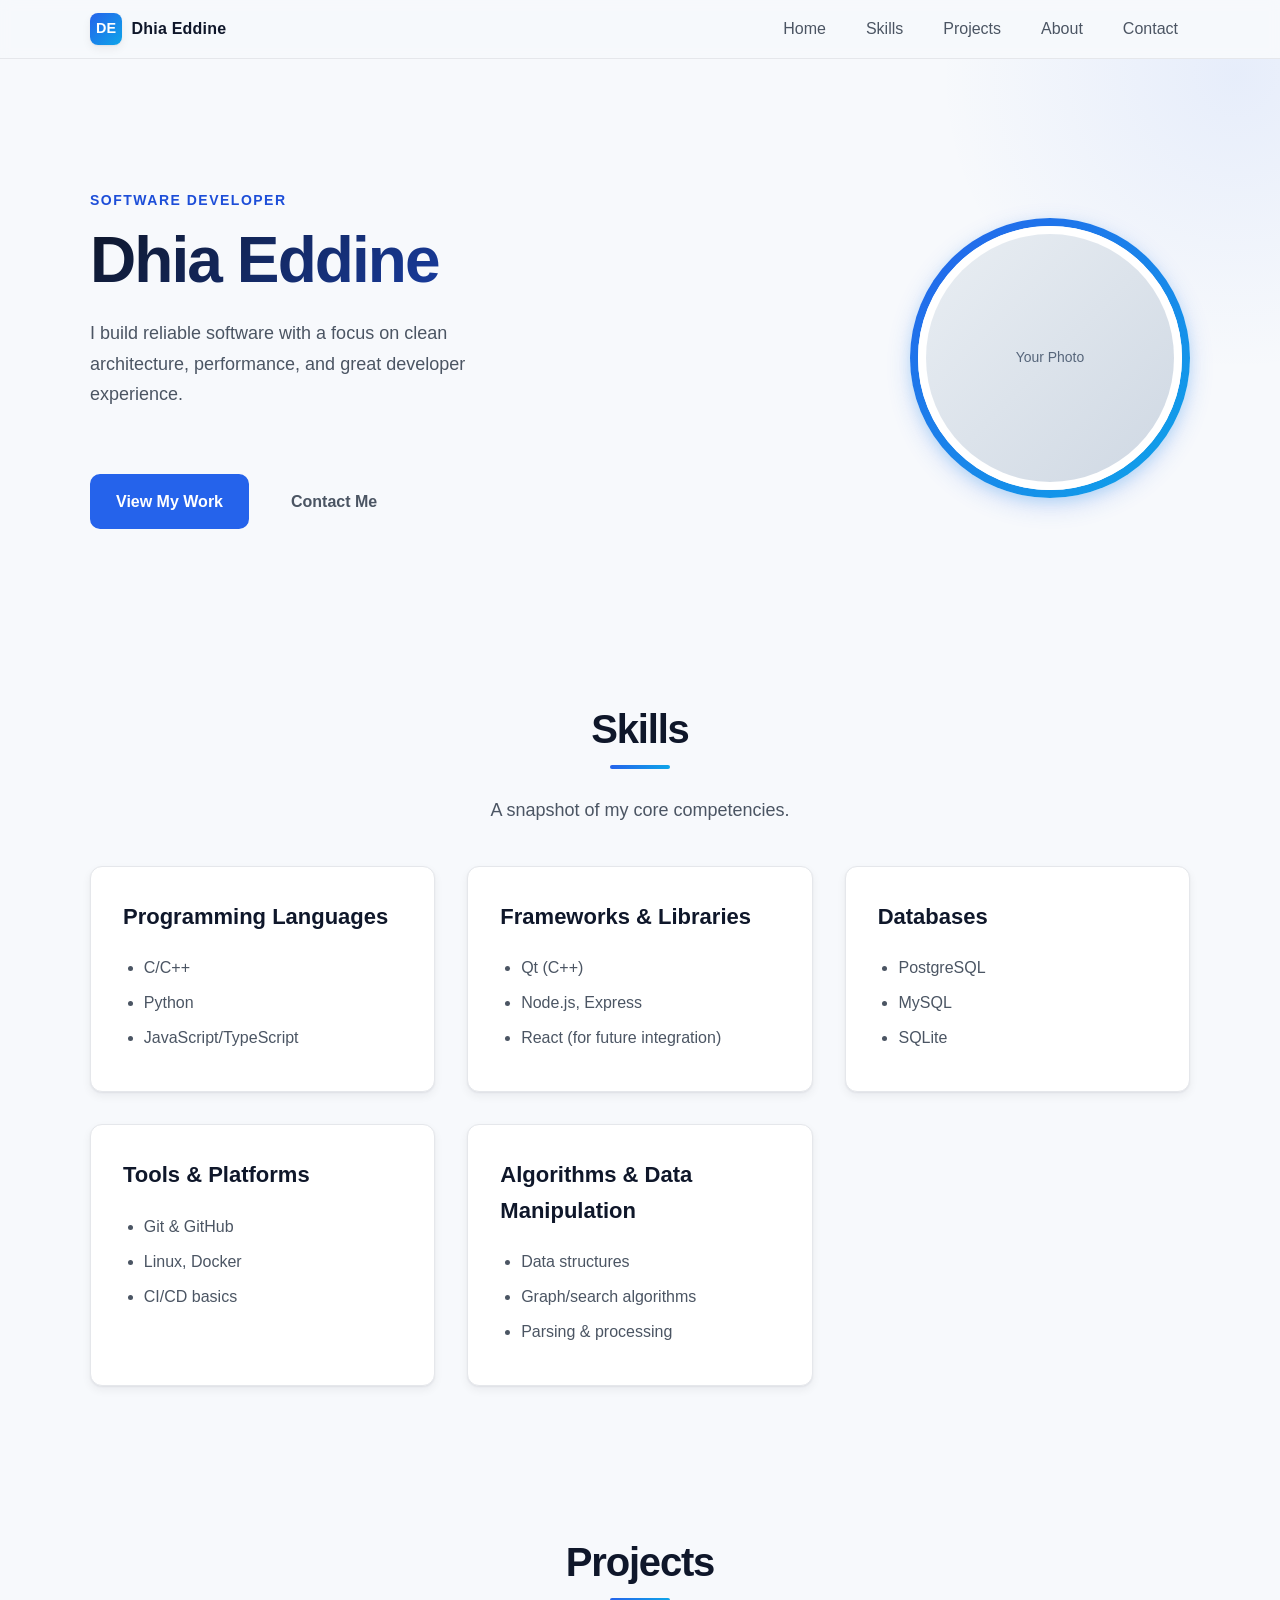
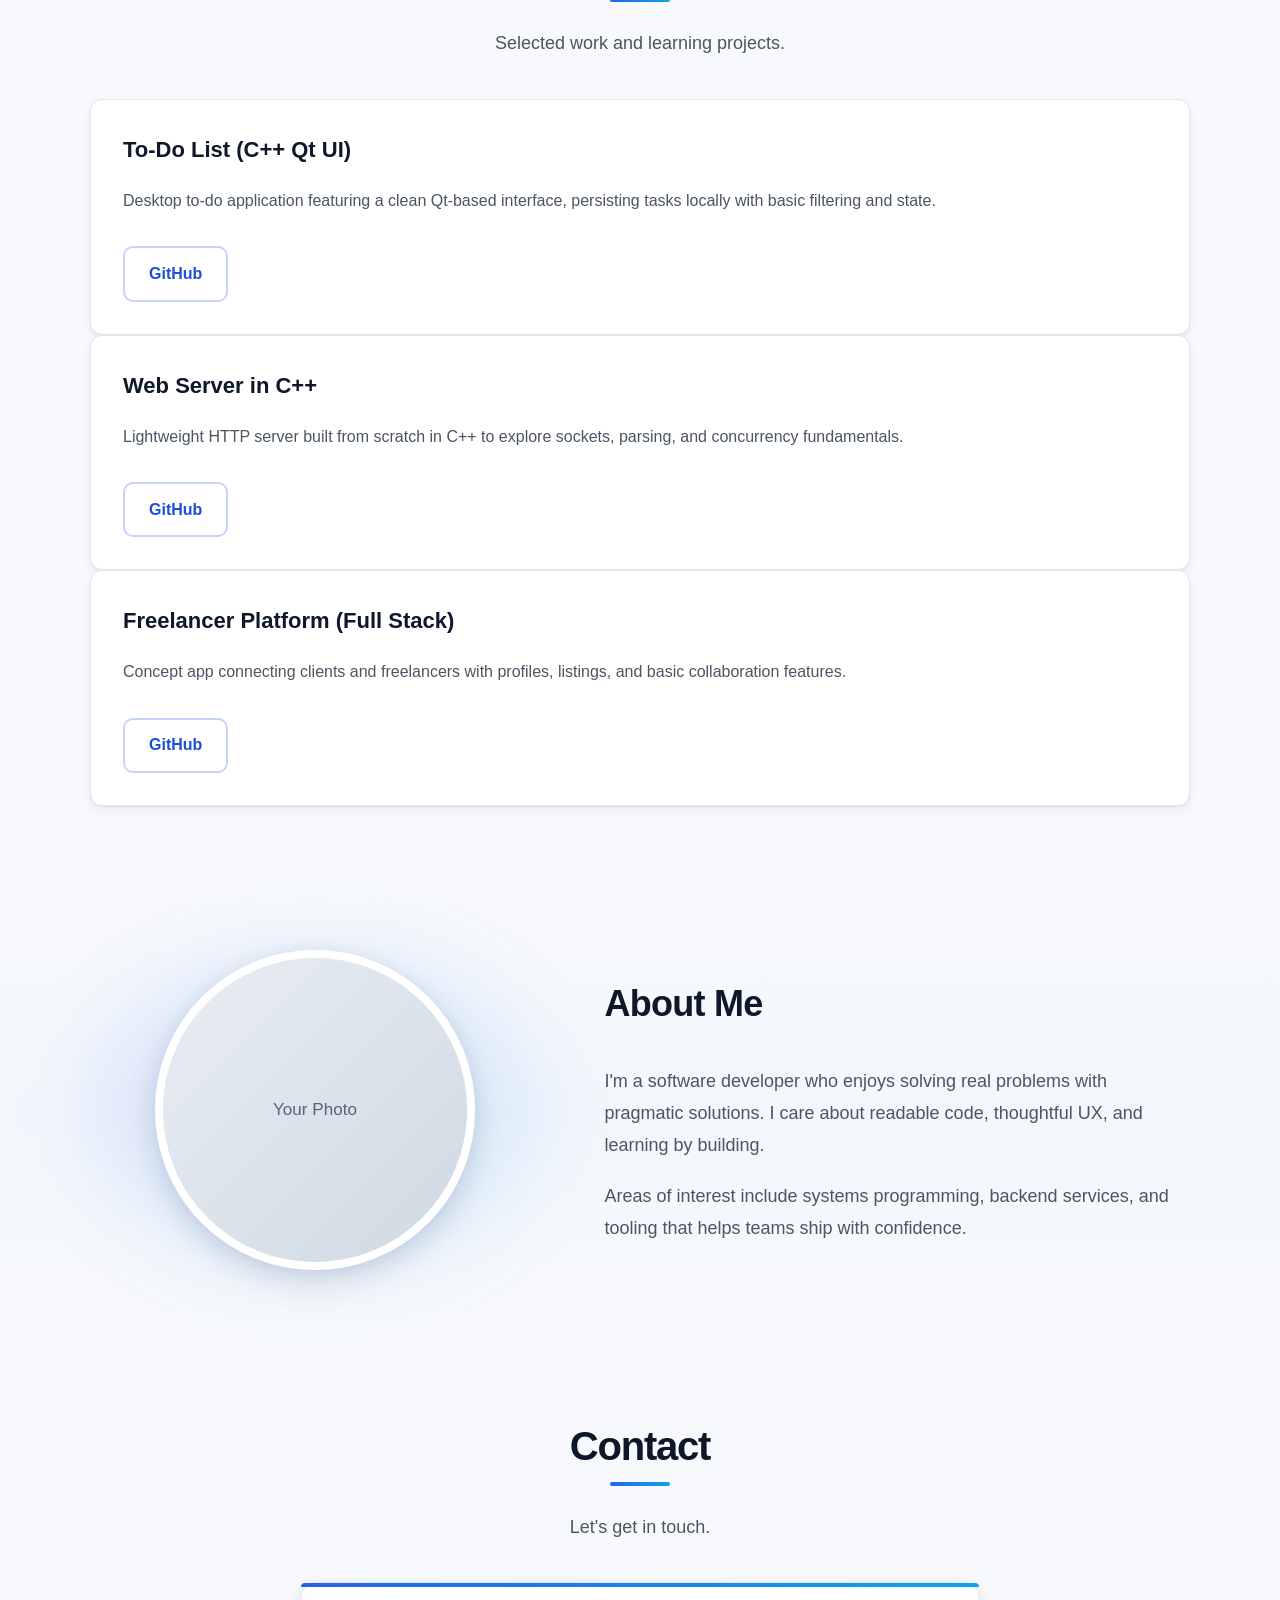
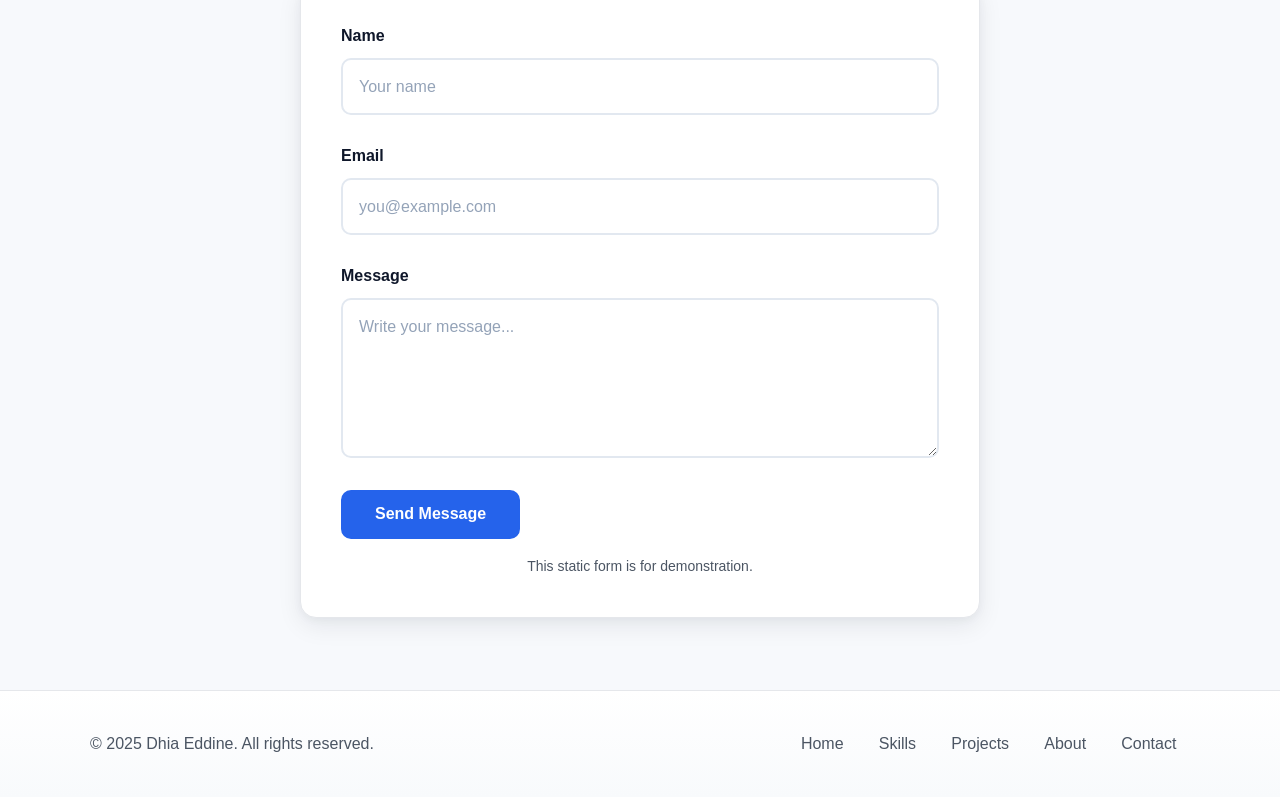
==== dhia_portfolio/index.html @ b0824edd "chore: move portfolio HTML/CSS into dhia_portfolio/" ====
<!DOCTYPE html>
<html lang="en">
	<head>
		<meta charset="UTF-8" />
		<meta name="viewport" content="width=device-width, initial-scale=1" />
		<meta name="description" content="Portfolio of Dhia Eddine — Software Developer." />
		<title>Dhia Eddine | Software Developer</title>
		<link rel="stylesheet" href="style.css" />
	</head>
	<body>
		<a class="skip-link" href="#main">Skip to content</a>

		<header class="site-header" role="banner">
			<div class="container header-inner">
				<a href="#home" class="brand" aria-label="Go to Home">
					<span class="brand-mark" aria-hidden="true">DE</span>
					<span class="brand-text">Dhia Eddine</span>
				</a>
				<nav class="site-nav" role="navigation" aria-label="Primary">
					<ul class="nav-list">
						<li><a href="#home">Home</a></li>
						<li><a href="#skills">Skills</a></li>
						<li><a href="#projects">Projects</a></li>
						<li><a href="#about">About</a></li>
						<li><a href="#contact">Contact</a></li>
					</ul>
				</nav>
			</div>
		</header>

		<main id="main" tabindex="-1">
			<!-- Hero -->
					<section id="home" class="section hero" aria-labelledby="hero-title">
						<div class="container hero-inner">
							<div class="hero-grid">
								<div class="hero-copy">
									<p class="eyebrow">Software Developer</p>
									<h1 id="hero-title" class="hero-title">Dhia Eddine</h1>
									<p class="hero-subtitle">
										I build reliable software with a focus on clean architecture, performance,
										and great developer experience.
									</p>
									<div class="actions">
										<a class="btn btn-primary" href="#projects">View My Work</a>
										<a class="btn btn-ghost" href="#contact">Contact Me</a>
									</div>
								</div>
								<div class="hero-media" aria-hidden="false">
									<span class="visually-hidden">Profile picture placeholder</span>
									<div class="avatar-ring">
										<img
											class="avatar"
											src="data:image/svg+xml;utf8,<?xml version='1.0' encoding='UTF-8'?><svg xmlns='http://www.w3.org/2000/svg' width='640' height='640' viewBox='0 0 640 640'><defs><linearGradient id='g' x1='0' y1='0' x2='1' y2='1'><stop offset='0%' stop-color='%23e9eef3'/><stop offset='100%' stop-color='%23cfd8e3'/></linearGradient></defs><rect width='640' height='640' fill='url(%23g)'/><text x='50%' y='50%' dominant-baseline='middle' text-anchor='middle' font-family='Segoe UI, Roboto, Helvetica, Arial, sans-serif' font-size='36' fill='%2356657a'>Your Photo</text></svg>"
											alt="Placeholder profile image for Dhia Eddine"
											width="320"
											height="320"
											loading="lazy"
										/>
									</div>
								</div>
							</div>
						</div>
					</section>

			<!-- Skills -->
			<section id="skills" class="section" aria-labelledby="skills-title">
				<div class="container">
					<div class="section-head">
						<h2 id="skills-title">Skills</h2>
						<p class="section-desc">A snapshot of my core competencies.</p>
					</div>

					<div class="grid cards">
						<article class="card">
							<h3>Programming Languages</h3>
							<ul>
								<li>C/C++</li>
								<li>Python</li>
								<li>JavaScript/TypeScript</li>
							</ul>
						</article>

						<article class="card">
							<h3>Frameworks &amp; Libraries</h3>
							<ul>
								<li>Qt (C++)</li>
								<li>Node.js, Express</li>
								<li>React (for future integration)</li>
							</ul>
						</article>

						<article class="card">
							<h3>Databases</h3>
							<ul>
								<li>PostgreSQL</li>
								<li>MySQL</li>
								<li>SQLite</li>
							</ul>
						</article>

						<article class="card">
							<h3>Tools &amp; Platforms</h3>
							<ul>
								<li>Git &amp; GitHub</li>
								<li>Linux, Docker</li>
								<li>CI/CD basics</li>
							</ul>
						</article>

						<article class="card">
							<h3>Algorithms &amp; Data Manipulation</h3>
							<ul>
								<li>Data structures</li>
								<li>Graph/search algorithms</li>
								<li>Parsing &amp; processing</li>
							</ul>
						</article>
					</div>
				</div>
			</section>

			<!-- Projects -->
			<section id="projects" class="section" aria-labelledby="projects-title">
				<div class="container">
					<div class="section-head">
						<h2 id="projects-title">Projects</h2>
						<p class="section-desc">Selected work and learning projects.</p>
					</div>

					<div class="grid project-grid">
						<article class="project card">
							<div class="project-body">
								<h3 class="project-title">To-Do List (C++ Qt UI)</h3>
								<p class="project-desc">
									Desktop to-do application featuring a clean Qt-based interface,
									persisting tasks locally with basic filtering and state.
								</p>
							</div>
							<div class="project-actions">
								<a class="btn btn-outline" href="#" target="_blank" rel="noopener">GitHub</a>
							</div>
						</article>

						<article class="project card">
							<div class="project-body">
								<h3 class="project-title">Web Server in C++</h3>
								<p class="project-desc">
									Lightweight HTTP server built from scratch in C++ to explore
									sockets, parsing, and concurrency fundamentals.
								</p>
							</div>
							<div class="project-actions">
								<a class="btn btn-outline" href="#" target="_blank" rel="noopener">GitHub</a>
							</div>
						</article>

						<article class="project card">
							<div class="project-body">
								<h3 class="project-title">Freelancer Platform (Full Stack)</h3>
								<p class="project-desc">
									Concept app connecting clients and freelancers with profiles,
									listings, and basic collaboration features.
								</p>
							</div>
							<div class="project-actions">
								<a class="btn btn-outline" href="#" target="_blank" rel="noopener">GitHub</a>
							</div>
						</article>
					</div>
				</div>
			</section>

			<!-- About -->
			<section id="about" class="section" aria-labelledby="about-title">
				<div class="container about-grid">
					<div class="about-photo">
						<img
							src="data:image/svg+xml;utf8,<?xml version='1.0' encoding='UTF-8'?><svg xmlns='http://www.w3.org/2000/svg' width='640' height='640' viewBox='0 0 640 640'><defs><linearGradient id='g' x1='0' y1='0' x2='1' y2='1'><stop offset='0%' stop-color='%23e9eef3'/><stop offset='100%' stop-color='%23cfd8e3'/></linearGradient></defs><rect width='640' height='640' fill='url(%23g)'/><text x='50%' y='50%' dominant-baseline='middle' text-anchor='middle' font-family='Segoe UI, Roboto, Helvetica, Arial, sans-serif' font-size='36' fill='%2356657a'>Your Photo</text></svg>"
							alt="Placeholder profile image"
							width="320"
							height="320"
							loading="lazy"
						/>
					</div>
					<div class="about-body">
						<h2 id="about-title">About Me</h2>
						<p>
							I'm a software developer who enjoys solving real problems with
							pragmatic solutions. I care about readable code, thoughtful UX,
							and learning by building.
						</p>
						<p>
							Areas of interest include systems programming, backend services,
							and tooling that helps teams ship with confidence.
						</p>
					</div>
				</div>
			</section>

			<!-- Contact -->
			<section id="contact" class="section" aria-labelledby="contact-title">
				<div class="container">
					<div class="section-head">
						<h2 id="contact-title">Contact</h2>
						<p class="section-desc">Let's get in touch.</p>
					</div>
					<form class="contact-form" action="#" method="post">
						<div class="form-row">
							<label for="name">Name</label>
							<input id="name" name="name" type="text" placeholder="Your name" required />
						</div>
						<div class="form-row">
							<label for="email">Email</label>
							<input id="email" name="email" type="email" placeholder="you@example.com" required />
						</div>
						<div class="form-row">
							<label for="message">Message</label>
							<textarea id="message" name="message" rows="5" placeholder="Write your message..." required></textarea>
						</div>
						<div class="form-actions">
							<button class="btn btn-primary" type="submit">Send Message</button>
						</div>
						<p class="form-note" role="note">This static form is for demonstration.</p>
					</form>
				</div>
			</section>
		</main>

		<footer class="site-footer" role="contentinfo">
			<div class="container footer-inner">
				<p>© <span id="year">2025</span> Dhia Eddine. All rights reserved.</p>
				<ul class="footer-links">
					<li><a href="#home">Home</a></li>
					<li><a href="#skills">Skills</a></li>
					<li><a href="#projects">Projects</a></li>
					<li><a href="#about">About</a></li>
					<li><a href="#contact">Contact</a></li>
				</ul>
			</div>
		</footer>
	</body>
  
</html>
---- dhia_portfolio/style.css ----
/*
  Dhia Eddine — Portfolio skeleton
  Tech: HTML + CSS only, mobile-first
*/

/* 1) Reset & base -------------------------------------------- */
*, *::before, *::after { box-sizing: border-box; }
html { -webkit-text-size-adjust: 100%; }
body { margin: 0; }
img { max-width: 100%; display: block; }

:root {
  /* Colors */
  --bg: #f7f9fc;
  --surface: #ffffff;
  --text: #0f172a; /* slate-900 */
  --muted: #4b5563; /* gray-600 */
  --border: #e5e7eb; /* gray-200 */
  --brand: #2563eb; /* blue-600 */
  --brand-600: #2563eb;
  --brand-700: #1d4ed8;
  --accent: #0ea5e9; /* sky-500 */
  --shadow: 0 1px 2px rgba(15, 23, 42, 0.06), 0 4px 10px rgba(15, 23, 42, 0.06);

  /* Typography */
  --font-sans: ui-sans-serif, -apple-system, Segoe UI, Roboto, Helvetica, Arial, "Apple Color Emoji", "Segoe UI Emoji";
  --fs-300: 0.875rem;
  --fs-400: 1rem;
  --fs-500: 1.125rem;
  --fs-600: 1.375rem;
  --fs-700: 1.75rem;
  --fs-800: 2.25rem;

  /* Layout */
  --container: 1100px;
  --radius: 12px;
  --radius-sm: 8px;
  --space-1: 0.5rem;
  --space-2: 0.75rem;
  --space-3: 1rem;
  --space-4: 1.5rem;
  --space-5: 2rem;
  --space-6: 3rem;
}

body {
  font-family: var(--font-sans);
  color: var(--text);
  line-height: 1.6;
  background: var(--bg);
}

.container {
  width: min(100% - 2rem, var(--container));
  margin-inline: auto;
}

.section { padding-block: calc(var(--space-6) + 1.5rem); }
.section-head { 
  margin-bottom: calc(var(--space-5) + 0.5rem); 
  text-align: center;
  max-width: 65ch;
  margin-inline: auto;
}
.section-head h2 { 
  margin: 0 0 var(--space-3) 0; 
  font-size: clamp(1.75rem, 3vw + 0.5rem, 2.5rem); 
  letter-spacing: -0.03em;
  font-weight: 700;
  position: relative;
  display: inline-block;
}
.section-head h2::after {
  content: "";
  position: absolute;
  bottom: -8px;
  left: 50%;
  transform: translateX(-50%);
  width: 60px;
  height: 4px;
  background: linear-gradient(90deg, var(--brand) 0%, var(--accent) 100%);
  border-radius: 2px;
}
.section-desc { 
  color: var(--muted); 
  font-size: var(--fs-500); 
  line-height: 1.7;
  max-width: 60ch;
  margin-inline: auto;
}

/* 2) Header & nav -------------------------------------------- */
.skip-link {
  position: absolute; left: -9999px; top: auto; width: 1px; height: 1px; overflow: hidden;
}
.skip-link:focus { left: 1rem; top: 1rem; width: auto; height: auto; background: #fff; padding: 0.5rem 0.75rem; border-radius: 6px; box-shadow: var(--shadow); }

.site-header {
  position: sticky; top: 0; z-index: 50; backdrop-filter: saturate(150%) blur(6px);
  background: color-mix(in srgb, var(--bg) 80%, transparent);
  border-bottom: 1px solid var(--border);
}
.header-inner { display: flex; align-items: center; justify-content: space-between; gap: 1rem; padding-block: 0.8rem; }
.brand { display: inline-flex; align-items: center; gap: 0.6rem; text-decoration: none; color: inherit; font-weight: 600; }
.brand-mark { display: grid; place-items: center; width: 32px; height: 32px; border-radius: 8px; background: linear-gradient(135deg, var(--brand) 0%, var(--accent) 100%); color: #fff; font-size: 0.9rem; font-weight: 700; box-shadow: var(--shadow); }
.brand-text { letter-spacing: 0.2px; }

.site-nav .nav-list { list-style: none; display: flex; gap: 1rem; margin: 0; padding: 0; }
.site-nav a { color: var(--muted); text-decoration: none; padding: 0.5rem 0.75rem; border-radius: 8px; transition: background-color 160ms ease, color 160ms ease; }
.site-nav a:hover, .site-nav a:focus-visible { color: var(--text); background: #eef2ff; }

/* 3) Hero ----------------------------------------------------- */
.hero { 
  padding-block: calc(var(--space-6) + 2.5rem) calc(var(--space-6) + 1rem); 
  position: relative;
  overflow: hidden;
}
.hero::before {
  content: "";
  position: absolute;
  top: -50%;
  right: -20%;
  width: 600px;
  height: 600px;
  background: radial-gradient(circle, rgba(37, 99, 235, 0.08) 0%, transparent 70%);
  pointer-events: none;
  z-index: 0;
}
.hero-inner { text-align: center; position: relative; z-index: 1; }
.hero-grid { 
  display: grid; 
  grid-template-columns: 1fr; 
  align-items: center; 
  gap: calc(var(--space-5) + 0.5rem); 
  padding-block: var(--space-3);
}
.hero-copy { order: 2; }
.hero-media { 
  order: 1; 
  display: grid; 
  place-items: center;
  animation: float 6s ease-in-out infinite;
}
@keyframes float {
  0%, 100% { transform: translateY(0); }
  50% { transform: translateY(-12px); }
}
.avatar-ring { 
  position: relative; 
  width: 220px; 
  height: 220px; 
  border-radius: 50%; 
  padding: 8px; 
  background: linear-gradient(135deg, var(--brand) 0%, var(--accent) 100%); 
  box-shadow: 0 8px 24px rgba(37, 99, 235, 0.2), 0 4px 12px rgba(14, 165, 233, 0.15);
  transition: transform 300ms ease, box-shadow 300ms ease;
}
.avatar-ring:hover {
  transform: scale(1.05);
  box-shadow: 0 12px 32px rgba(37, 99, 235, 0.25), 0 6px 16px rgba(14, 165, 233, 0.2);
}
.avatar-ring::after { 
  content: ""; 
  position: absolute; 
  inset: 8px; 
  border-radius: 50%; 
  background: #fff; 
  z-index: 0; 
}
.avatar { 
  position: relative; 
  z-index: 1; 
  width: 100%; 
  height: 100%; 
  object-fit: cover; 
  border-radius: 50%; 
  border: 8px solid #fff; 
}
.visually-hidden { position: absolute !important; width: 1px; height: 1px; padding: 0; margin: -1px; overflow: hidden; clip: rect(0, 0, 0, 0); white-space: nowrap; border: 0; }
.eyebrow { 
  color: var(--brand-700); 
  font-weight: 600; 
  text-transform: uppercase;
  font-size: var(--fs-300);
  margin: 0 0 var(--space-3) 0; 
  letter-spacing: 1.5px; 
  display: inline-block;
}
.hero-title { 
  font-size: clamp(2.5rem, 5vw + 1rem, 4rem); 
  line-height: 1.05; 
  margin: 0 0 var(--space-3) 0; 
  letter-spacing: -0.03em;
  font-weight: 800;
  background: linear-gradient(135deg, var(--text) 0%, var(--brand-700) 100%);
  -webkit-background-clip: text;
  -webkit-text-fill-color: transparent;
  background-clip: text;
}
.hero-subtitle { 
  color: var(--muted); 
  font-size: var(--fs-500); 
  line-height: 1.7;
  margin: 0 auto calc(var(--space-5) + 0.5rem); 
  max-width: 50ch; 
}

.actions { 
  display: inline-flex; 
  gap: 1rem; 
  flex-wrap: wrap; 
  justify-content: center;
  margin-top: var(--space-2);
}

/* Buttons */
.btn { 
  --ring: 0 0 0 0 rgba(37, 99, 235, 0); 
  display: inline-flex; 
  align-items: center; 
  justify-content: center; 
  gap: 0.5rem; 
  padding: 0.8rem 1.5rem; 
  border-radius: 10px; 
  border: 2px solid transparent; 
  font-weight: 600; 
  font-size: var(--fs-400);
  text-decoration: none; 
  transition: transform 150ms ease, box-shadow 200ms ease, background-color 200ms ease, color 150ms ease, border-color 200ms ease; 
  box-shadow: var(--ring);
  cursor: pointer;
}
.btn:hover { 
  transform: translateY(-2px); 
}
.btn:active { 
  transform: translateY(0); 
}
.btn-primary { 
  background: var(--brand); 
  color: #fff;
  border-color: var(--brand);
}
.btn-primary:hover { 
  background: var(--brand-700);
  border-color: var(--brand-700);
  box-shadow: 0 10px 28px rgba(37, 99, 235, 0.3), 0 4px 12px rgba(37, 99, 235, 0.15); 
}
.btn-outline { 
  background: transparent; 
  color: var(--brand-700); 
  border-color: #c7d2fe; 
}
.btn-outline:hover { 
  background: #eef2ff;
  border-color: #a5b4fc;
  color: var(--brand-700);
}
.btn-ghost { 
  background: transparent; 
  color: var(--muted); 
  border-color: transparent; 
}
.btn-ghost:hover { 
  background: #f1f5f9; 
  color: var(--text); 
  border-color: #e2e8f0;
}

/* 4) Cards & grids ------------------------------------------- */
.cards { 
  display: grid; 
  grid-template-columns: 1fr; 
  gap: calc(var(--space-4) + 0.5rem); 
}
.card { 
  background: var(--surface); 
  border: 1px solid var(--border); 
  border-radius: var(--radius); 
  padding: calc(var(--space-4) + 0.5rem); 
  box-shadow: var(--shadow); 
  transition: transform 200ms ease, box-shadow 250ms ease, border-color 200ms ease;
  position: relative;
  overflow: hidden;
}
.card::before {
  content: "";
  position: absolute;
  top: 0;
  left: 0;
  width: 100%;
  height: 4px;
  background: linear-gradient(90deg, var(--brand) 0%, var(--accent) 100%);
  transform: scaleX(0);
  transform-origin: left;
  transition: transform 300ms ease;
}
.card:hover::before {
  transform: scaleX(1);
}
.card:hover { 
  transform: translateY(-6px); 
  box-shadow: 0 16px 32px rgba(15, 23, 42, 0.12), 0 4px 16px rgba(37, 99, 235, 0.08); 
  border-color: #bfdbfe; 
}
.card h3 { 
  margin-top: 0; 
  margin-bottom: calc(var(--space-3) + 0.25rem); 
  font-size: var(--fs-600); 
  font-weight: 700;
  color: var(--text);
}
.card ul { 
  margin: 0; 
  padding-left: 1.3rem; 
  color: var(--muted); 
  line-height: 1.8;
}
.card ul li {
  margin-bottom: 0.4rem;
}

.project-grid { 
  grid-template-columns: 1fr; 
  gap: calc(var(--space-4) + 0.5rem); 
}
.project { 
  display: flex; 
  flex-direction: column;
  height: 100%;
}
.project .project-body { 
  margin-bottom: auto; 
  padding-bottom: var(--space-3);
}
.project-title { 
  margin: 0 0 var(--space-2) 0; 
  font-size: var(--fs-600); 
  font-weight: 700;
  color: var(--text);
  transition: color 200ms ease;
}
.project:hover .project-title {
  color: var(--brand-700);
}
.project-desc { 
  margin: 0; 
  color: var(--muted); 
  line-height: 1.7;
  font-size: var(--fs-400);
}
.project-actions { 
  display: flex; 
  gap: 0.75rem; 
  flex-wrap: wrap;
  margin-top: var(--space-3);
}

/* 5) About ---------------------------------------------------- */
#about { 
  background: linear-gradient(180deg, transparent 0%, rgba(37, 99, 235, 0.02) 50%, transparent 100%);
}
.about-grid { 
  display: grid; 
  grid-template-columns: 1fr; 
  gap: calc(var(--space-5) + 0.5rem); 
  align-items: center; 
}
.about-photo { 
  display: grid; 
  place-items: center;
  position: relative;
}
.about-photo::before {
  content: "";
  position: absolute;
  width: 100%;
  height: 100%;
  background: linear-gradient(135deg, rgba(37, 99, 235, 0.1) 0%, rgba(14, 165, 233, 0.1) 100%);
  border-radius: 50%;
  filter: blur(40px);
  z-index: 0;
}
.about-photo img { 
  position: relative;
  z-index: 1;
  border-radius: 50%; 
  border: 8px solid #fff; 
  box-shadow: 0 12px 32px rgba(15, 23, 42, 0.12), 0 4px 16px rgba(37, 99, 235, 0.08);
  transition: transform 300ms ease, box-shadow 300ms ease;
  max-width: 320px;
}
.about-photo img:hover {
  transform: scale(1.02);
  box-shadow: 0 16px 40px rgba(15, 23, 42, 0.15), 0 6px 20px rgba(37, 99, 235, 0.12);
}
.about-body h2 { 
  margin-top: 0; 
  margin-bottom: calc(var(--space-4) + 0.5rem);
  font-size: clamp(1.75rem, 3vw + 0.5rem, 2.25rem); 
  font-weight: 700;
  letter-spacing: -0.02em;
}
.about-body p { 
  color: var(--muted); 
  line-height: 1.8;
  font-size: var(--fs-500);
  margin-bottom: var(--space-3);
}
.about-body p:last-child {
  margin-bottom: 0;
}

/* 6) Contact -------------------------------------------------- */
#contact .container {
  max-width: 680px;
}
.contact-form { 
  background: var(--surface); 
  border: 1px solid var(--border); 
  border-radius: calc(var(--radius) + 4px); 
  padding: calc(var(--space-5) + 0.5rem); 
  box-shadow: 0 8px 24px rgba(15, 23, 42, 0.08), 0 2px 8px rgba(15, 23, 42, 0.04);
  position: relative;
}
.contact-form::before {
  content: "";
  position: absolute;
  top: 0;
  left: 0;
  right: 0;
  height: 4px;
  background: linear-gradient(90deg, var(--brand) 0%, var(--accent) 100%);
  border-radius: calc(var(--radius) + 4px) calc(var(--radius) + 4px) 0 0;
}
.form-row { 
  display: grid; 
  gap: 0.6rem; 
  margin-bottom: calc(var(--space-4) + 0.25rem); 
}
label { 
  font-weight: 600; 
  font-size: var(--fs-400);
  color: var(--text);
}
input, textarea { 
  font: inherit; 
  padding: 0.85rem 1rem; 
  border-radius: 10px; 
  border: 2px solid #e2e8f0; 
  background: #fff; 
  color: var(--text); 
  outline: none; 
  transition: border-color 200ms ease, box-shadow 200ms ease, background-color 150ms ease;
  font-size: var(--fs-400);
}
input::placeholder, textarea::placeholder {
  color: #94a3b8;
}
input:hover, textarea:hover {
  border-color: #cbd5e1;
}
input:focus, textarea:focus { 
  border-color: var(--brand); 
  box-shadow: 0 0 0 4px rgba(37, 99, 235, 0.12);
  background: #fafbfc;
}
textarea {
  resize: vertical;
  min-height: 140px;
}
.form-actions { 
  margin-top: calc(var(--space-4) + 0.5rem); 
}
.form-actions .btn {
  padding: 0.85rem 2rem;
  font-size: var(--fs-400);
}
.form-note { 
  margin: var(--space-3) 0 0; 
  color: var(--muted); 
  font-size: var(--fs-300); 
  text-align: center;
}

/* 7) Footer --------------------------------------------------- */
.site-footer { 
  border-top: 1px solid var(--border); 
  padding-block: calc(var(--space-5) + 0.5rem); 
  background: linear-gradient(180deg, #fff 0%, #f8fafc 100%);
}
.footer-inner { 
  display: flex; 
  flex-direction: column; 
  gap: var(--space-3); 
  align-items: center; 
  justify-content: space-between; 
}
.footer-inner p {
  margin: 0;
  color: var(--muted);
  font-size: var(--fs-400);
}
.footer-links { 
  list-style: none; 
  display: flex; 
  gap: 0.5rem; 
  margin: 0; 
  padding: 0;
  flex-wrap: wrap;
  justify-content: center;
}
.footer-links a { 
  color: var(--muted); 
  text-decoration: none; 
  padding: 0.5rem 0.85rem; 
  border-radius: 8px;
  font-size: var(--fs-400);
  transition: background-color 150ms ease, color 150ms ease;
}
.footer-links a:hover { 
  background: #eef2ff; 
  color: var(--brand-700); 
}

/* 8) Media queries (mobile-first) ----------------------------- */
@media (min-width: 640px) {
  .cards { grid-template-columns: repeat(2, 1fr); }
  .project-grid { grid-template-columns: repeat(2, 1fr); }
}

@media (min-width: 900px) {
  .cards { grid-template-columns: repeat(3, 1fr); }
  .project-grid { grid-template-columns: repeat(3, 1fr); }
  .about-grid { 
    grid-template-columns: 1fr 1.3fr; 
    gap: calc(var(--space-6) + 1rem);
    text-align: left;
  }
  .about-body h2::after {
    left: 0;
    transform: translateX(0);
  }
  .hero { padding-block: calc(var(--space-6) + 4rem) calc(var(--space-6) + 2rem); }
  .hero-grid { 
    grid-template-columns: 1.3fr 1fr; 
    text-align: left; 
    gap: calc(var(--space-6) + 1rem);
    align-items: center;
  }
  .hero-inner { text-align: left; }
  .hero-copy { 
    order: 1; 
    padding-right: var(--space-4);
  }
  .hero-media { 
    order: 2;
    justify-self: end;
  }
  .hero-title {
    margin-bottom: calc(var(--space-3) + 0.5rem);
  }
  .hero-subtitle {
    margin-left: 0;
    margin-right: 0;
    max-width: 45ch;
  }
  .actions {
    justify-content: flex-start;
    margin-top: var(--space-4);
  }
  .avatar-ring { 
    width: 280px; 
    height: 280px; 
  }
  .footer-inner {
    flex-direction: row;
  }
}
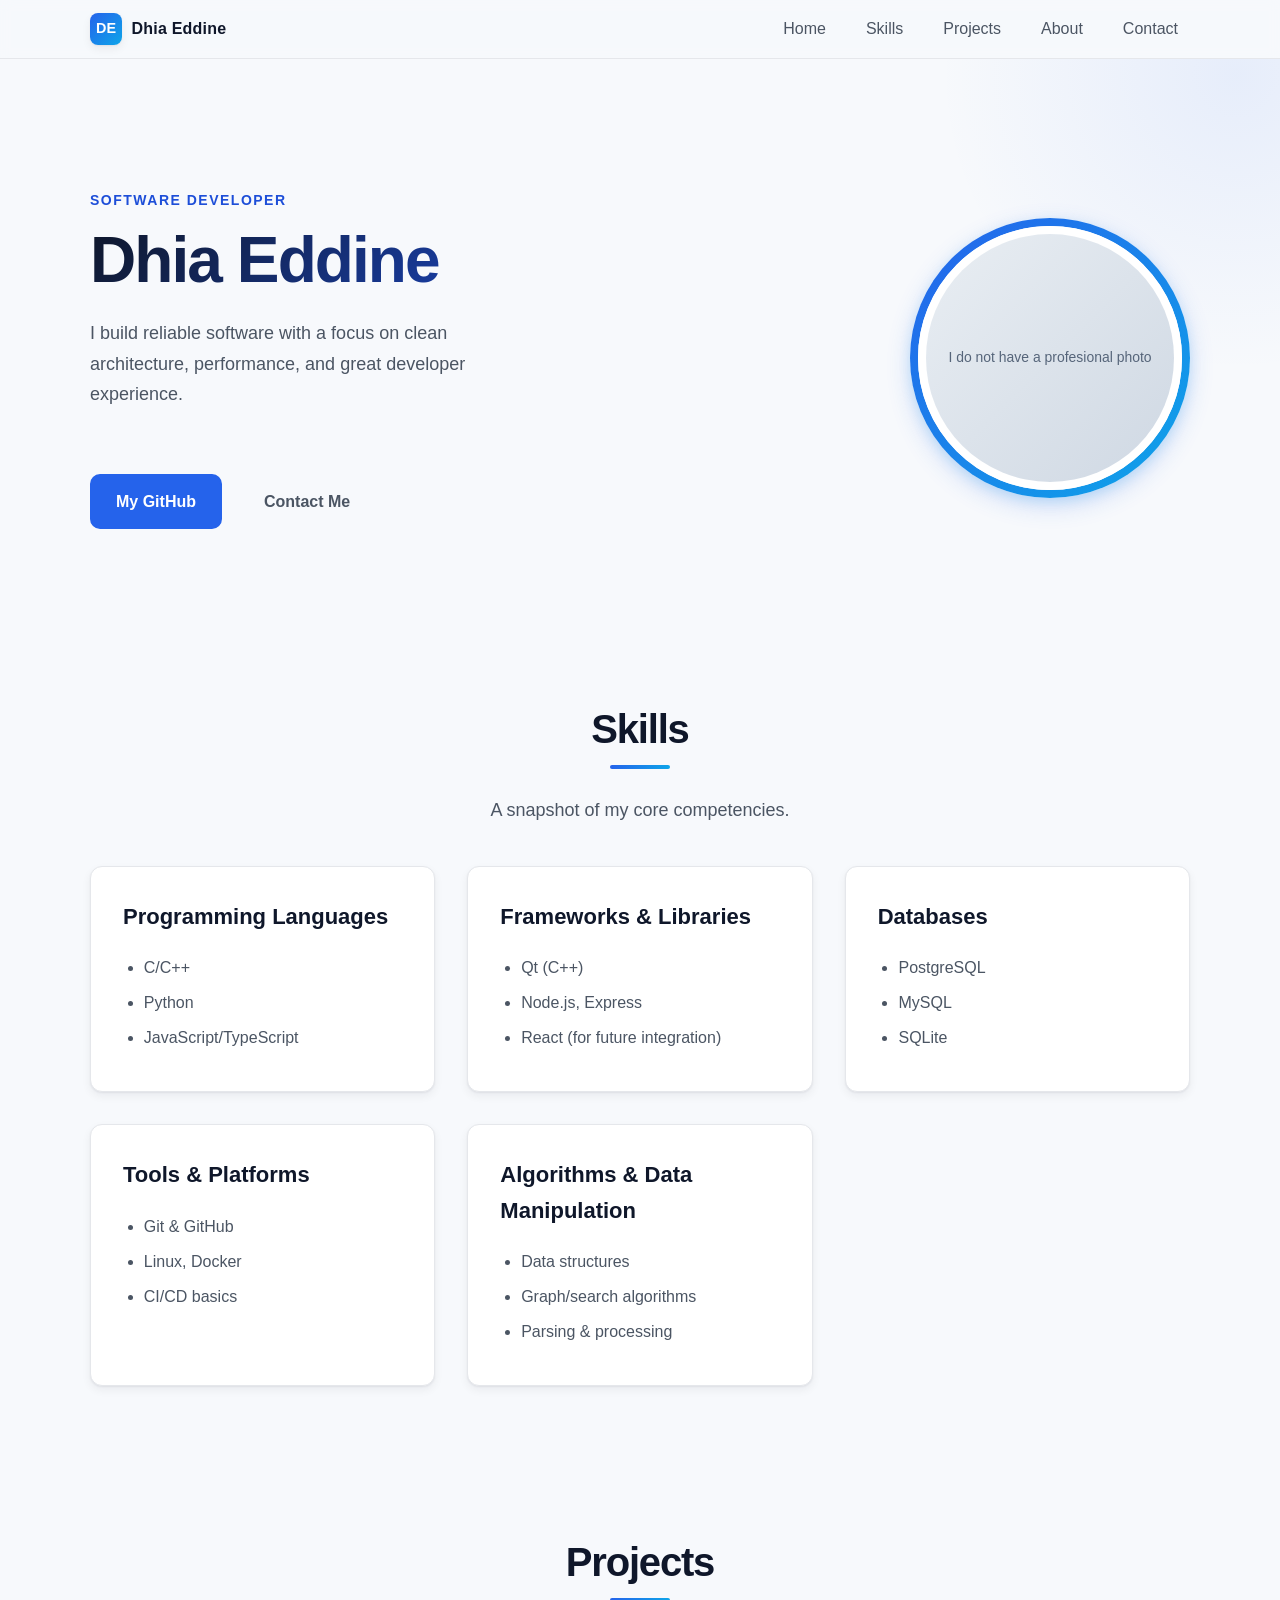
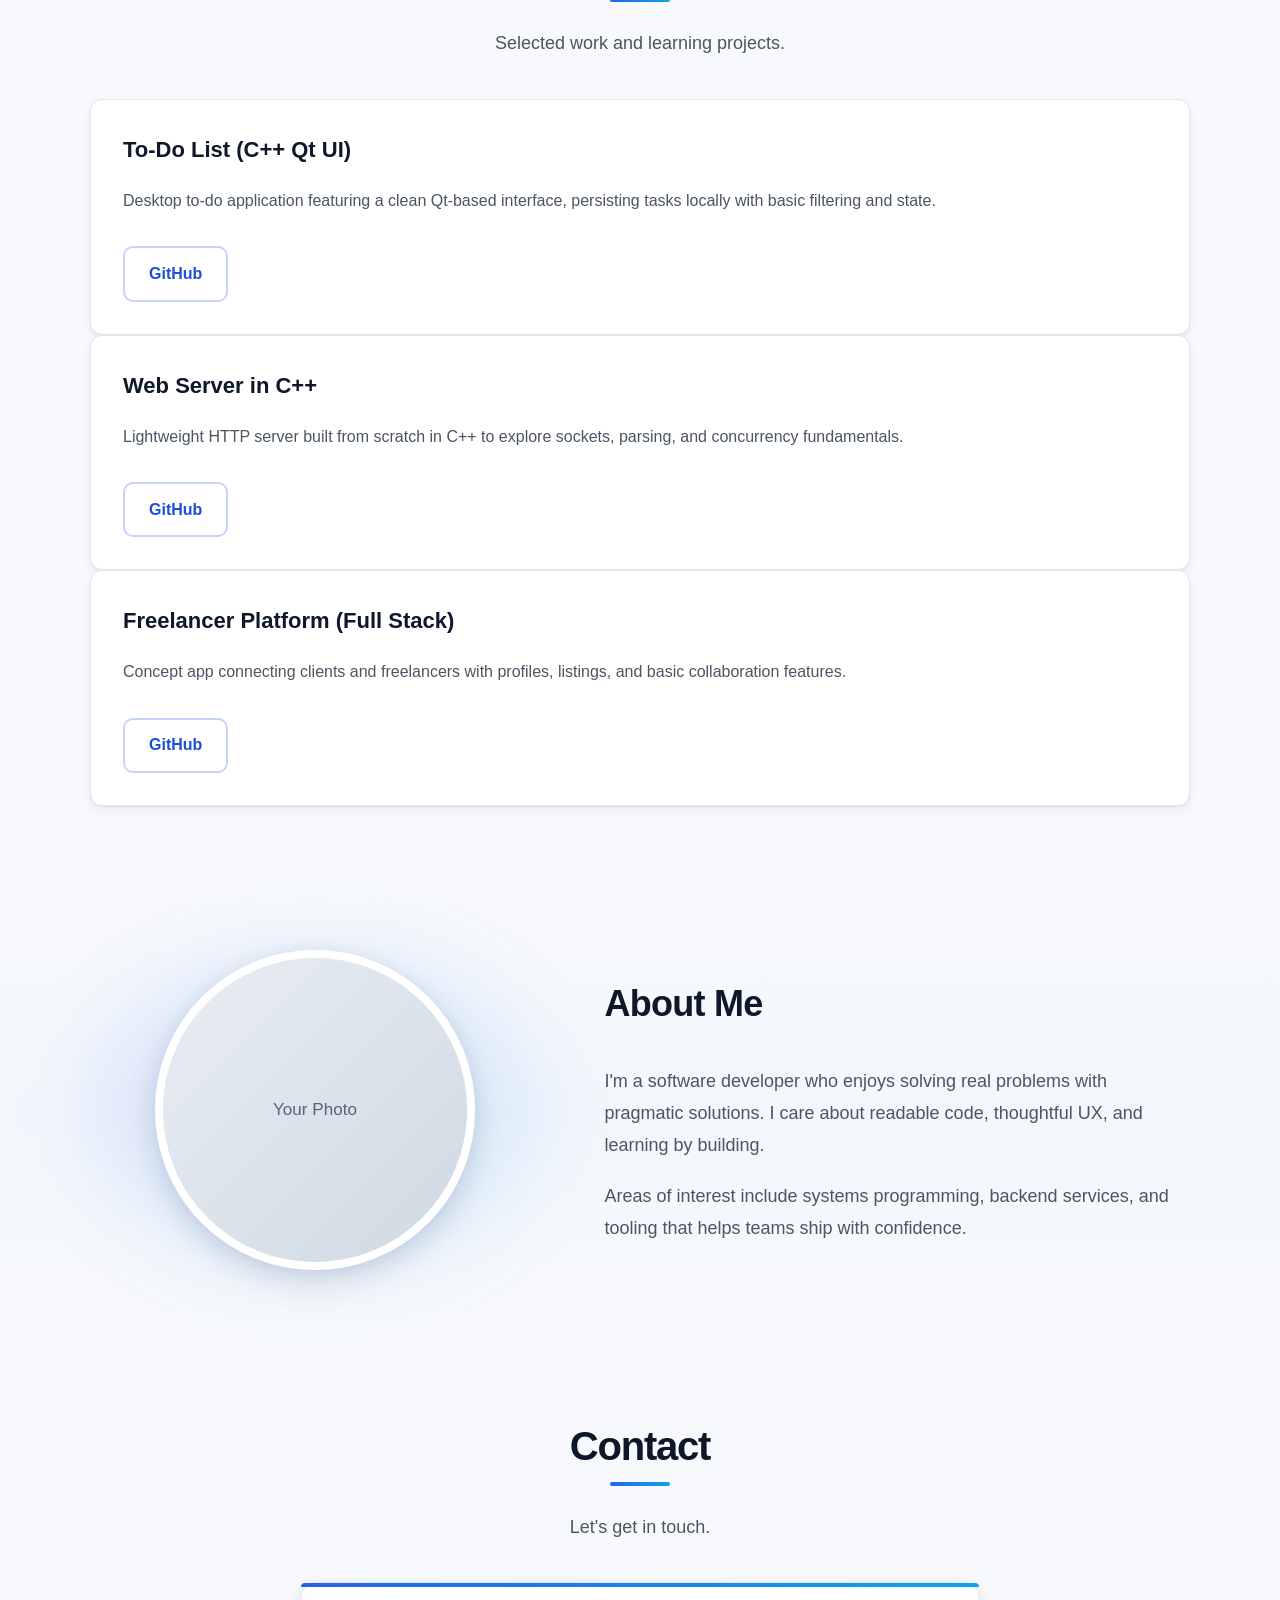
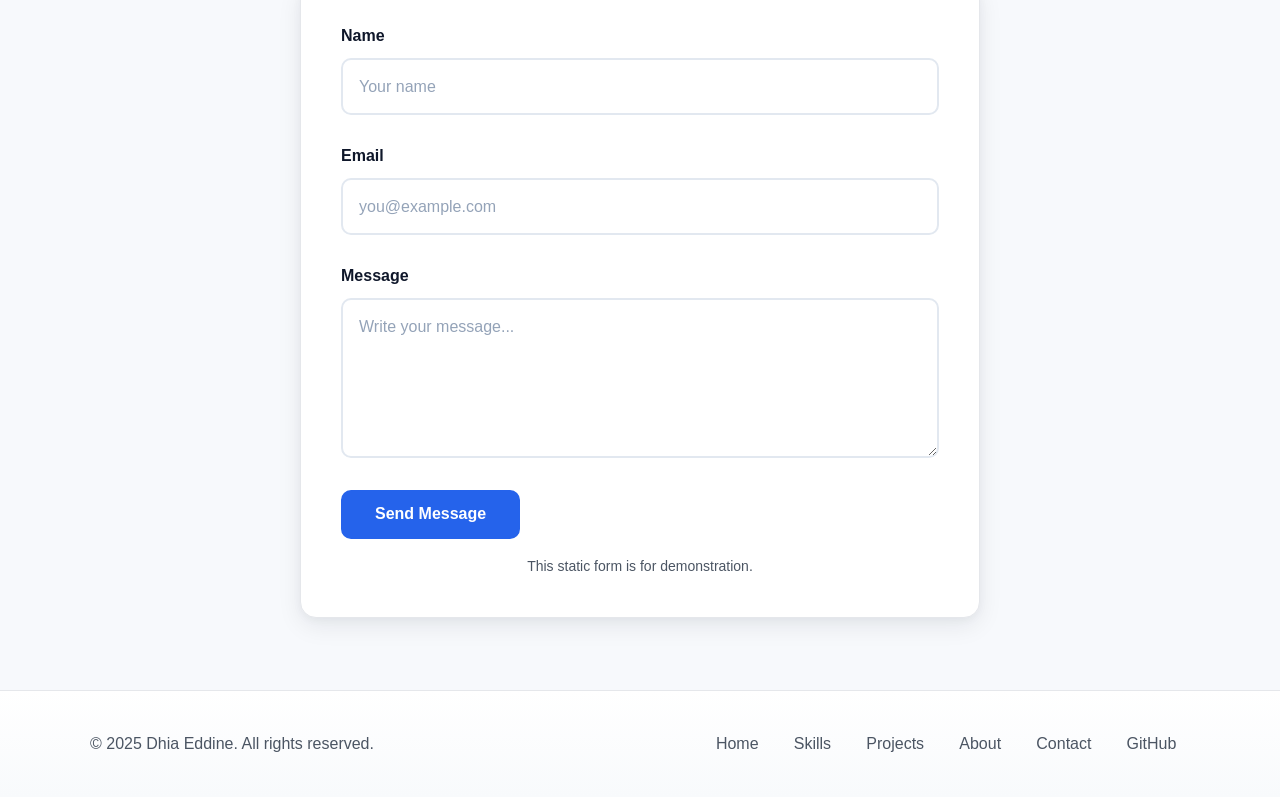
==== commit 0f288b34: "feat: update GitHub links" ====
--- a/dhia_portfolio/index.html
+++ b/dhia_portfolio/index.html
@@ -41,7 +41,7 @@
 										and great developer experience.
 									</p>
 									<div class="actions">
-										<a class="btn btn-primary" href="#projects">View My Work</a>
+										<a class="btn btn-primary" href="https://github.com/Dhia0Eddine" target="_blank" rel="noopener noreferrer">My GitHub</a>
 										<a class="btn btn-ghost" href="#contact">Contact Me</a>
 									</div>
 								</div>
@@ -50,7 +50,7 @@
 									<div class="avatar-ring">
 										<img
 											class="avatar"
-											src="data:image/svg+xml;utf8,<?xml version='1.0' encoding='UTF-8'?><svg xmlns='http://www.w3.org/2000/svg' width='640' height='640' viewBox='0 0 640 640'><defs><linearGradient id='g' x1='0' y1='0' x2='1' y2='1'><stop offset='0%' stop-color='%23e9eef3'/><stop offset='100%' stop-color='%23cfd8e3'/></linearGradient></defs><rect width='640' height='640' fill='url(%23g)'/><text x='50%' y='50%' dominant-baseline='middle' text-anchor='middle' font-family='Segoe UI, Roboto, Helvetica, Arial, sans-serif' font-size='36' fill='%2356657a'>Your Photo</text></svg>"
+											src="data:image/svg+xml;utf8,<?xml version='1.0' encoding='UTF-8'?><svg xmlns='http://www.w3.org/2000/svg' width='640' height='640' viewBox='0 0 640 640'><defs><linearGradient id='g' x1='0' y1='0' x2='1' y2='1'><stop offset='0%' stop-color='%23e9eef3'/><stop offset='100%' stop-color='%23cfd8e3'/></linearGradient></defs><rect width='640' height='640' fill='url(%23g)'/><text x='50%' y='50%' dominant-baseline='middle' text-anchor='middle' font-family='Segoe UI, Roboto, Helvetica, Arial, sans-serif' font-size='36' fill='%2356657a'>I do not have a profesional photo</text></svg>"
 											alt="Placeholder profile image for Dhia Eddine"
 											width="320"
 											height="320"
@@ -137,7 +137,7 @@
 								</p>
 							</div>
 							<div class="project-actions">
-								<a class="btn btn-outline" href="#" target="_blank" rel="noopener">GitHub</a>
+								<a class="btn btn-outline" href="https://github.com/Dhia0Eddine/To_do_lis_app_Project" target="_blank" rel="noopener noreferrer">GitHub</a>
 							</div>
 						</article>
 
@@ -150,7 +150,7 @@
 								</p>
 							</div>
 							<div class="project-actions">
-								<a class="btn btn-outline" href="#" target="_blank" rel="noopener">GitHub</a>
+								<a class="btn btn-outline" href="https://github.com/Dhia0Eddine/web-server" target="_blank" rel="noopener noreferrer">GitHub</a>
 							</div>
 						</article>
 
@@ -163,7 +163,7 @@
 								</p>
 							</div>
 							<div class="project-actions">
-								<a class="btn btn-outline" href="#" target="_blank" rel="noopener">GitHub</a>
+								<a class="btn btn-outline" href="https://github.com/Dhia0Eddine/freelacers-platform" target="_blank" rel="noopener noreferrer">GitHub</a>
 							</div>
 						</article>
 					</div>
@@ -235,6 +235,7 @@
 					<li><a href="#projects">Projects</a></li>
 					<li><a href="#about">About</a></li>
 					<li><a href="#contact">Contact</a></li>
+					<li><a href="https://github.com/Dhia0Eddine" target="_blank" rel="noopener noreferrer">GitHub</a></li>
 				</ul>
 			</div>
 		</footer>
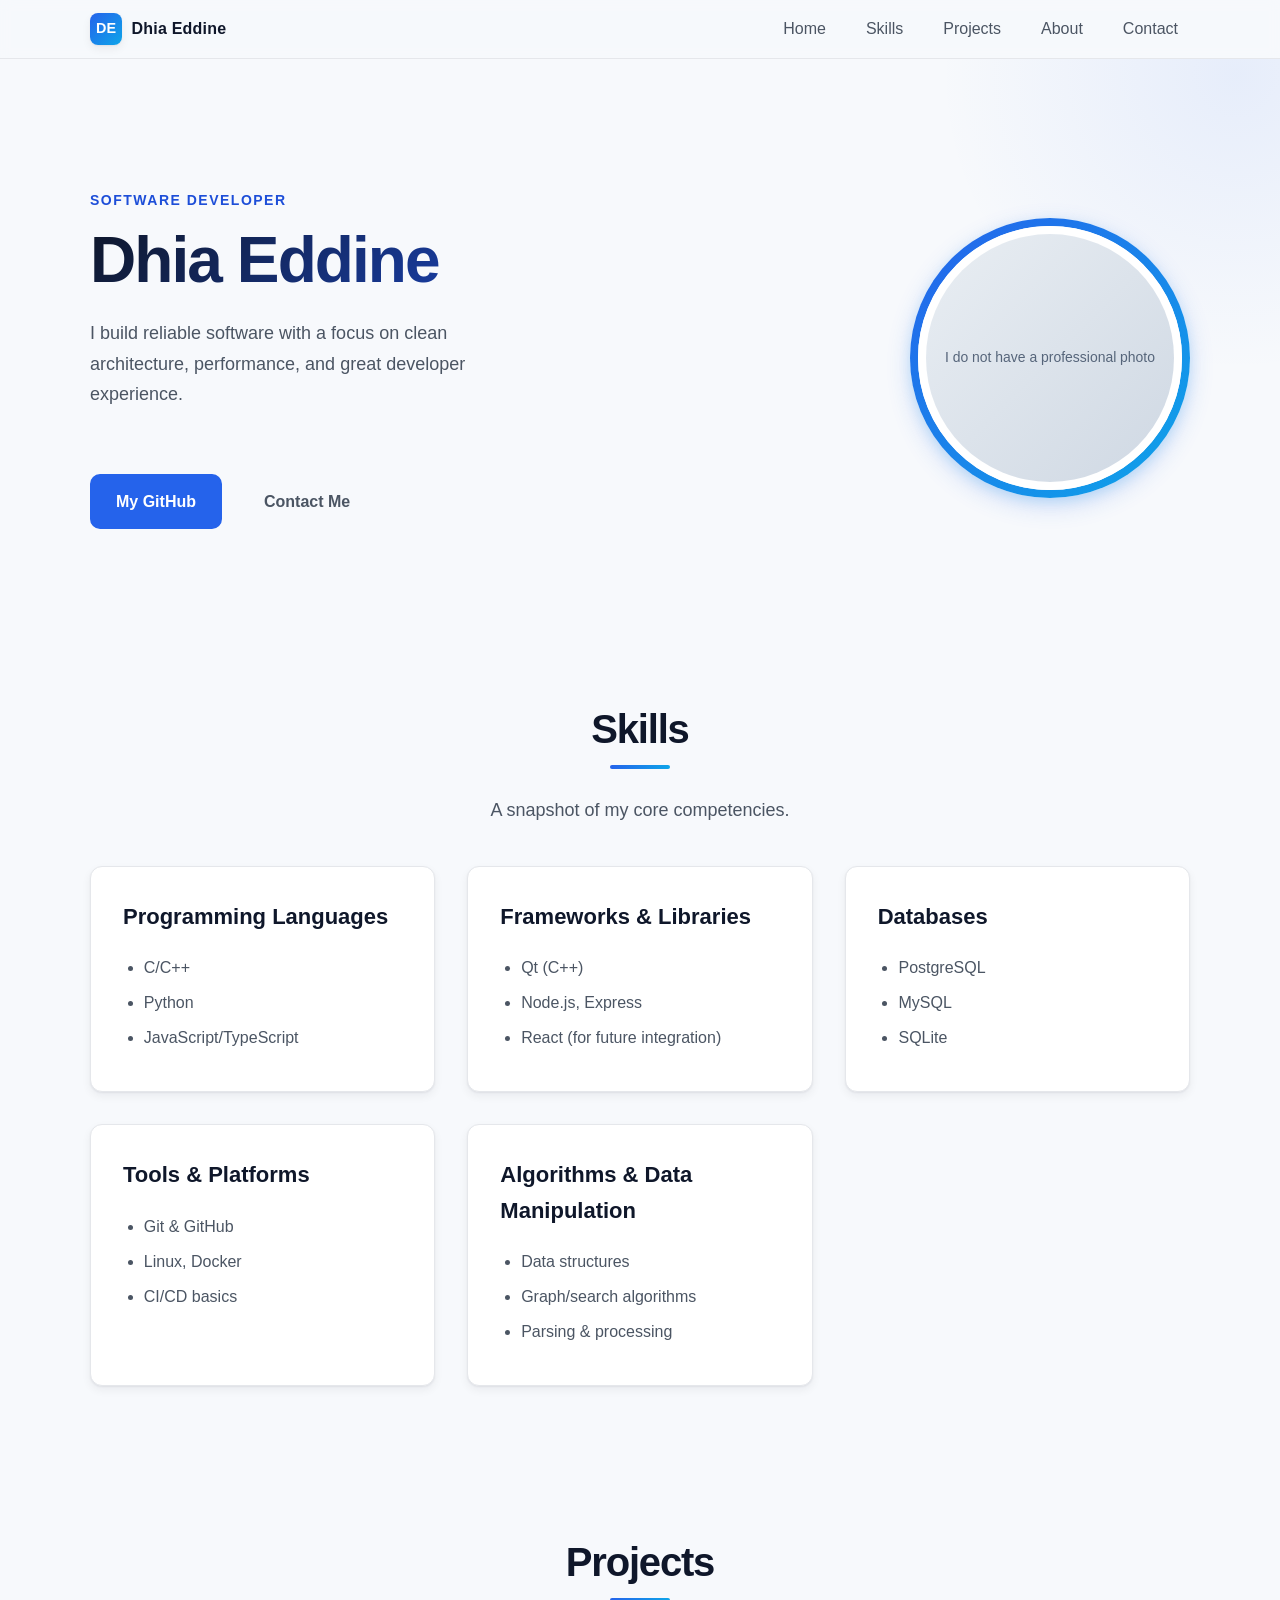
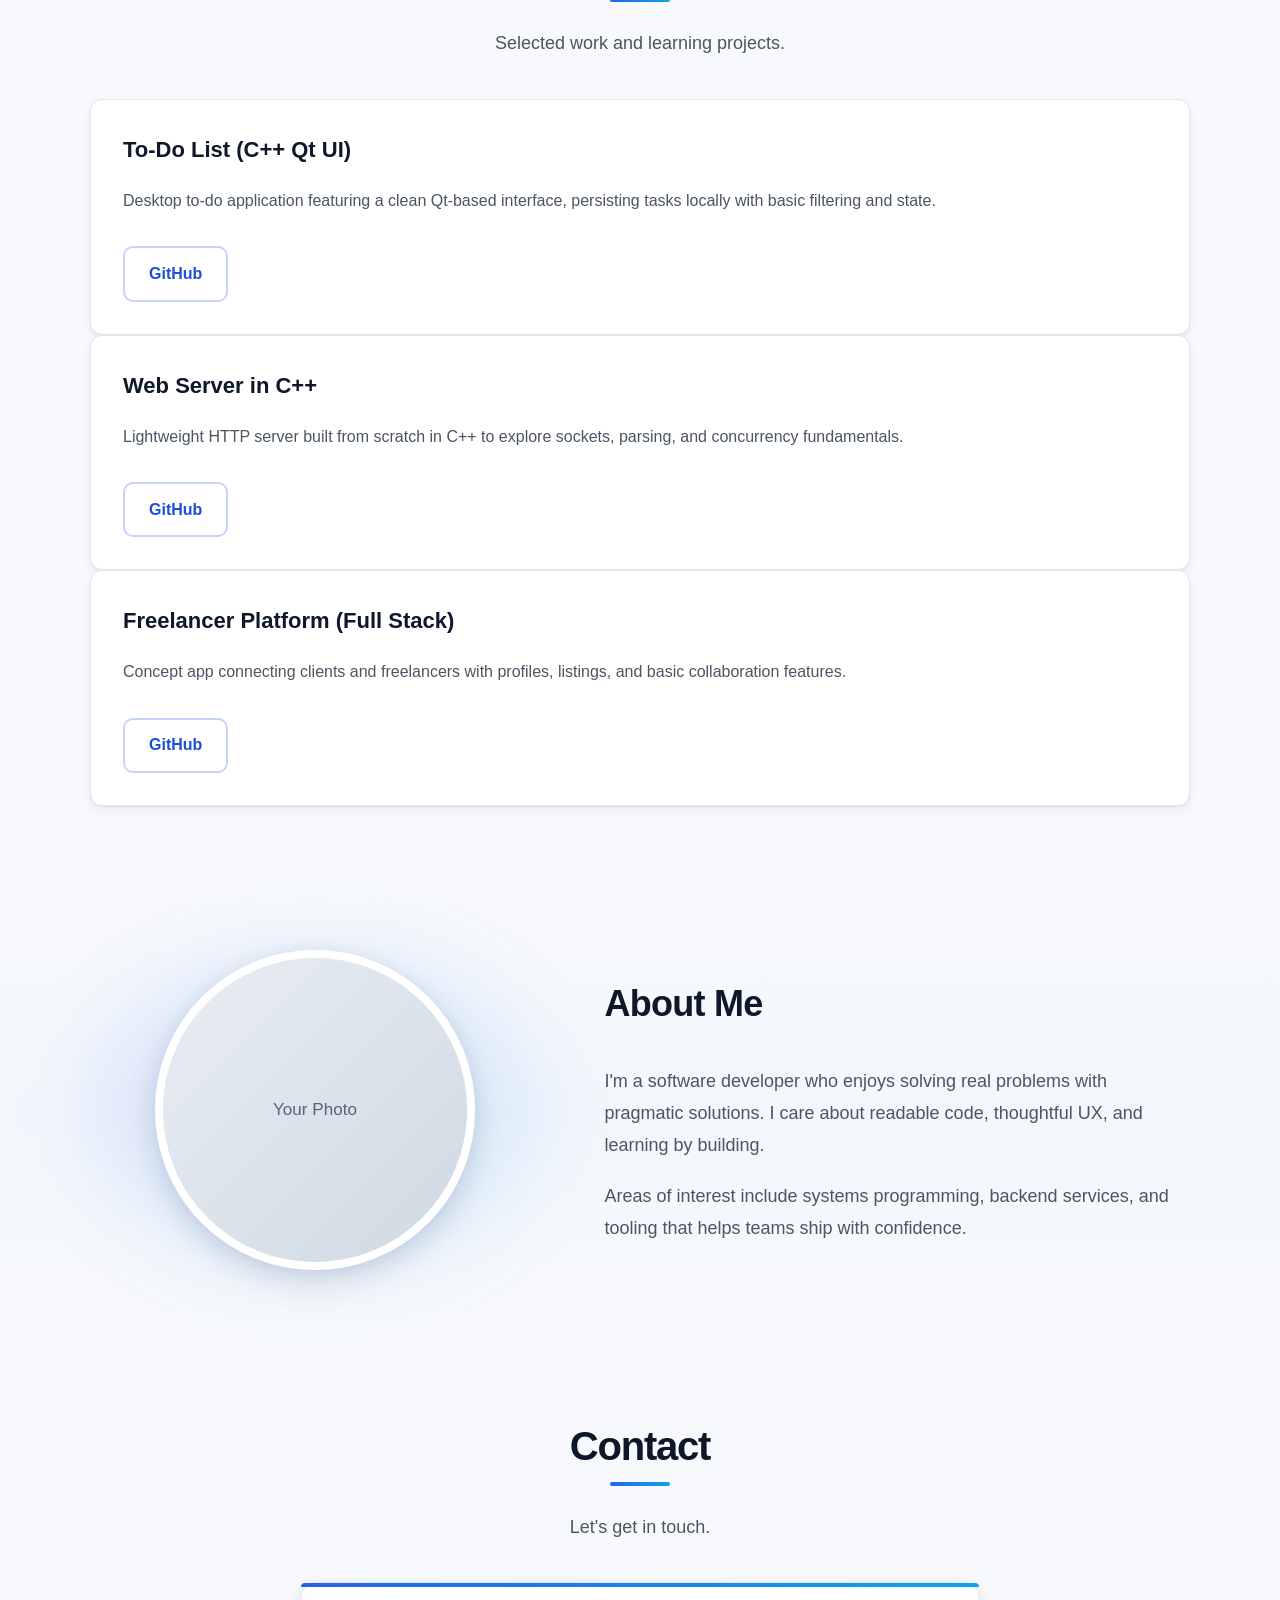
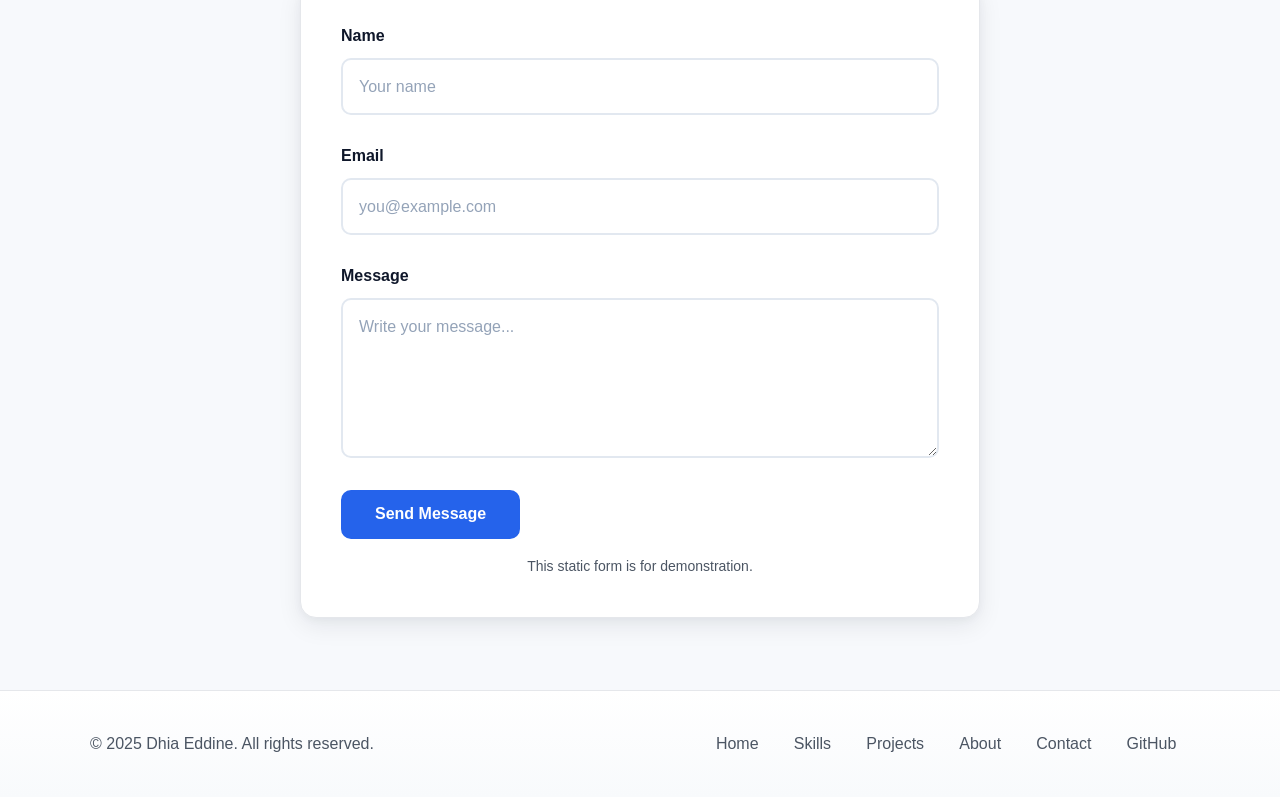
==== commit e12bdd27: "fix: correct typo in dhia_portfolio/index.html" ====
--- a/dhia_portfolio/index.html
+++ b/dhia_portfolio/index.html
@@ -50,7 +50,7 @@
 									<div class="avatar-ring">
 										<img
 											class="avatar"
-											src="data:image/svg+xml;utf8,<?xml version='1.0' encoding='UTF-8'?><svg xmlns='http://www.w3.org/2000/svg' width='640' height='640' viewBox='0 0 640 640'><defs><linearGradient id='g' x1='0' y1='0' x2='1' y2='1'><stop offset='0%' stop-color='%23e9eef3'/><stop offset='100%' stop-color='%23cfd8e3'/></linearGradient></defs><rect width='640' height='640' fill='url(%23g)'/><text x='50%' y='50%' dominant-baseline='middle' text-anchor='middle' font-family='Segoe UI, Roboto, Helvetica, Arial, sans-serif' font-size='36' fill='%2356657a'>I do not have a profesional photo</text></svg>"
+											src="data:image/svg+xml;utf8,<?xml version='1.0' encoding='UTF-8'?><svg xmlns='http://www.w3.org/2000/svg' width='640' height='640' viewBox='0 0 640 640'><defs><linearGradient id='g' x1='0' y1='0' x2='1' y2='1'><stop offset='0%' stop-color='%23e9eef3'/><stop offset='100%' stop-color='%23cfd8e3'/></linearGradient></defs><rect width='640' height='640' fill='url(%23g)'/><text x='50%' y='50%' dominant-baseline='middle' text-anchor='middle' font-family='Segoe UI, Roboto, Helvetica, Arial, sans-serif' font-size='36' fill='%2356657a'>I do not have a professional photo</text></svg>"
 											alt="Placeholder profile image for Dhia Eddine"
 											width="320"
 											height="320"
